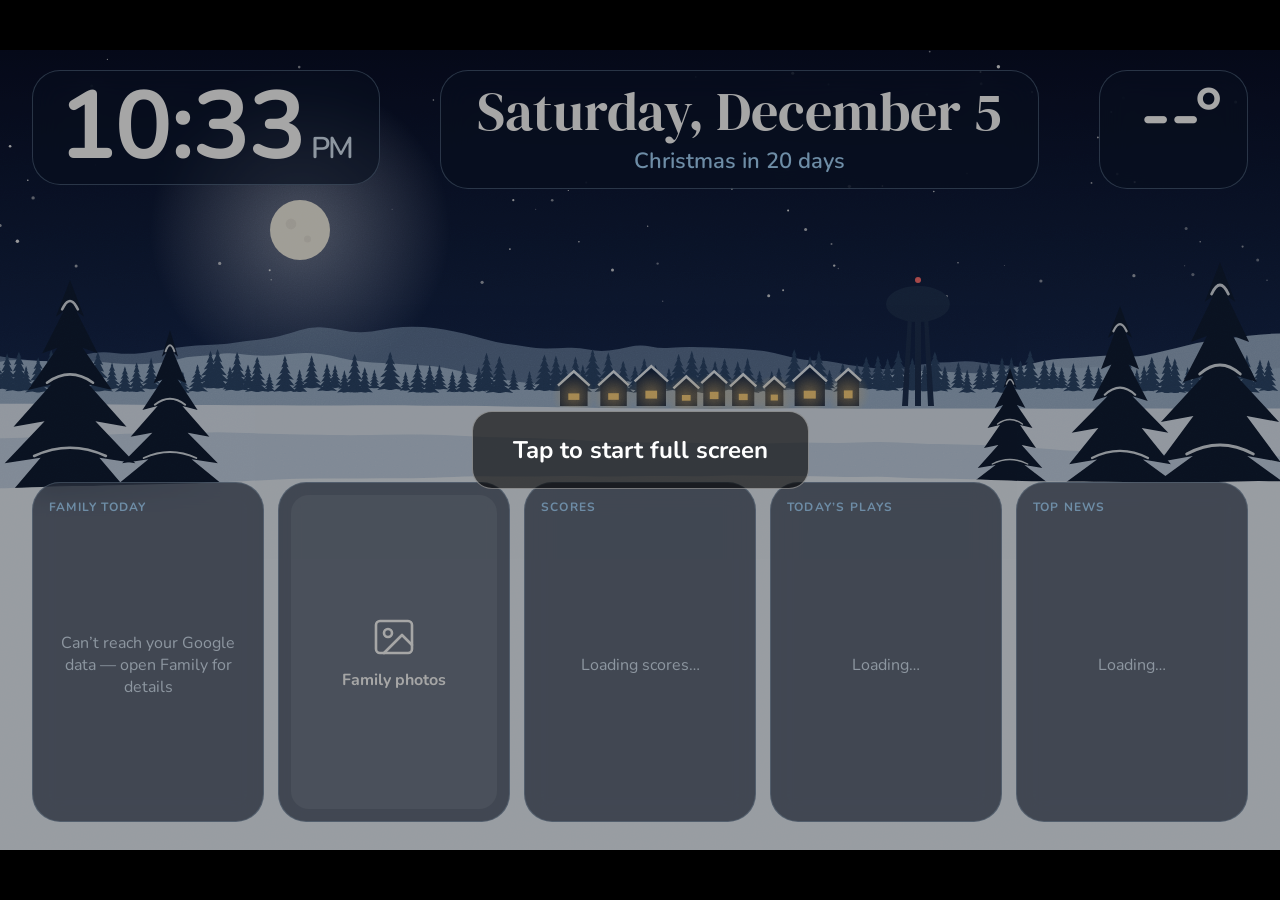
==== dash.html @ 72d1a194 "Stay full screen through updates: outer page holds full screen, dashboard reloads inside it Co-Autho" ====
<!doctype html>
<html lang="en">
<head>
<meta charset="utf-8">
<meta name="viewport" content="width=1280, initial-scale=1, user-scalable=no">
<title>Muntz Family Dashboard</title>
<link rel="preconnect" href="https://fonts.googleapis.com">
<link rel="preconnect" href="https://fonts.gstatic.com" crossorigin>
<link id="fonts" rel="stylesheet" href="">
<script>(function () { var l = document.createElement("link"); l.rel = "stylesheet"; l.href = "style.css?t=" + Date.now(); document.head.appendChild(l); })();</script>
</head>
<body>
<div id="stage">
  <div id="scene"></div>

  <div id="topbar">
    <div class="clock frost">
      <div class="t"><span id="time">--:--</span><span class="ap" id="ampm"></span></div>
      <div id="cdate" style="display:none;flex-direction:column;padding-bottom:6px">
        <div id="dow" style="font-size:22px;font-weight:700"></div>
        <div id="date" class="muted" style="font-size:18px"></div>
      </div>
    </div>
    <div class="banner frost">
      <div id="btitle" class="title head"></div>
      <div id="bsub" class="sub"></div>
    </div>
    <button type="button" class="tap wxpill frost" data-go="weather" aria-label="Open weather">
      <span id="wxicon"></span>
      <span style="display:flex;flex-direction:column;align-items:flex-end">
        <span id="wxtemp" class="temp">--°</span>
        <span id="wxsub" class="hilo">&nbsp;</span>
      </span>
    </button>
  </div>

  <div id="alert" role="alert"></div>
  <div id="screen"></div>
  <div id="corner"></div>
  <div id="nav"><div class="bar frost" id="navbar"></div></div>
  <div id="overlay"><div class="card" id="card"></div></div>
  <div id="demo"></div>

  <div id="start">
    <button type="button" id="startbtn">Tap to start full screen</button>
  </div>
  <video id="keepalive" src="keepalive.mp4" muted loop playsinline autoplay></video>
</div>

<script>
// Load the dashboard files fresh every time so the Echo never runs an old copy
(function () {
  var t = Date.now(), files = ['config.js', 'themes.js', 'scenes.js', 'app.js'];
  (function next(i) { if (i >= files.length) return; var s = document.createElement('script'); s.src = files[i] + '?t=' + t; s.onload = function () { next(i + 1); }; document.body.appendChild(s); })(0);
})();
</script>
</body>
</html>
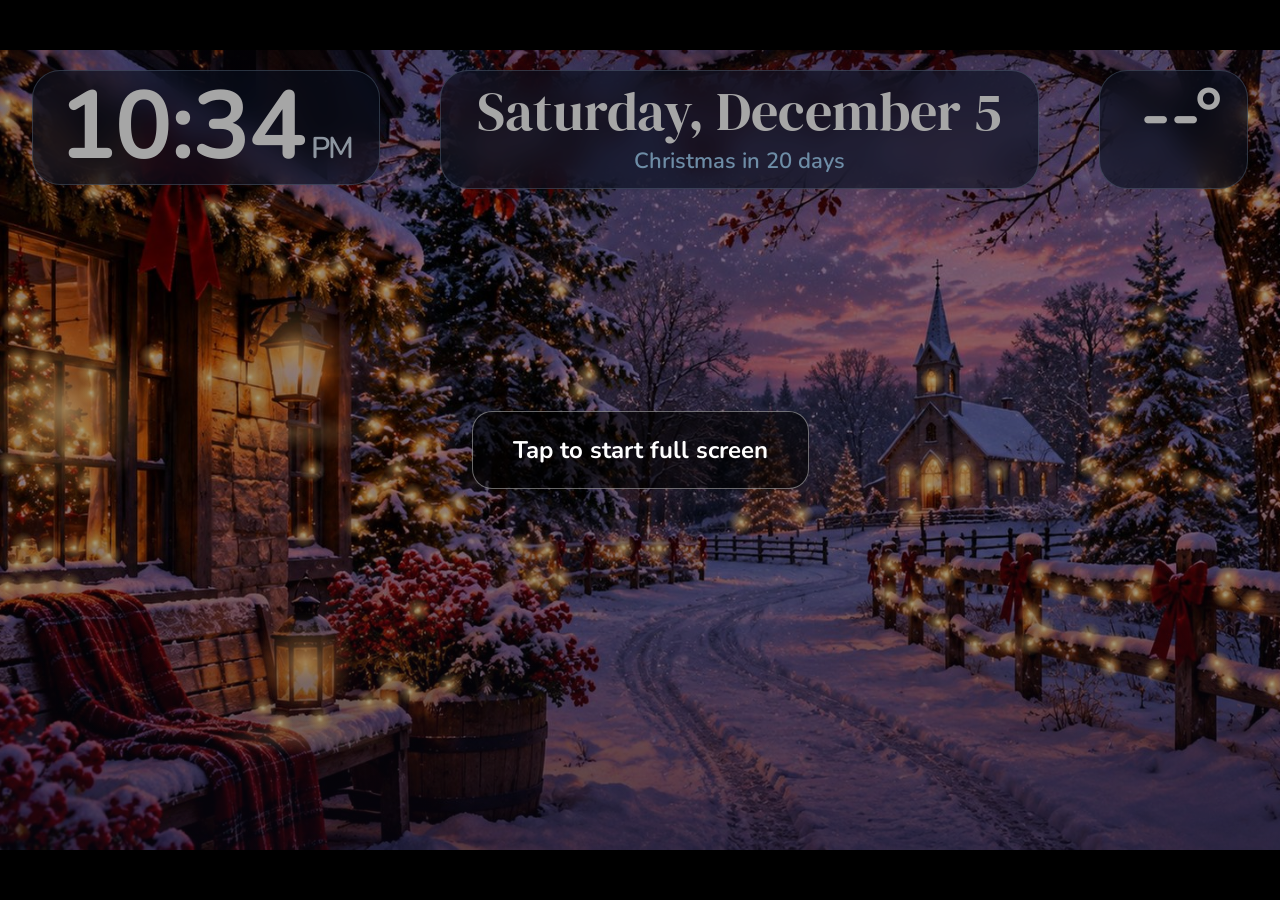
==== commit 73416f13: "Add Tonight's sky, NASA picture of the day, On this day, gas prices, dinner ideas, morning commute c" ====
--- a/dash.html
+++ b/dash.html
@@ -50,7 +50,7 @@
 <script>
 // Load the dashboard files fresh every time so the Echo never runs an old copy
 (function () {
-  var t = Date.now(), files = ['config.js', 'themes.js', 'scenes.js', 'app.js'];
+  var t = Date.now(), files = ['config.js', 'themes.js', 'scenes.js', 'lib/astronomy.min.js', 'lib/satellite.min.js', 'app.js'];
   (function next(i) { if (i >= files.length) return; var s = document.createElement('script'); s.src = files[i] + '?t=' + t; s.onload = function () { next(i + 1); }; document.body.appendChild(s); })(0);
 })();
 </script>
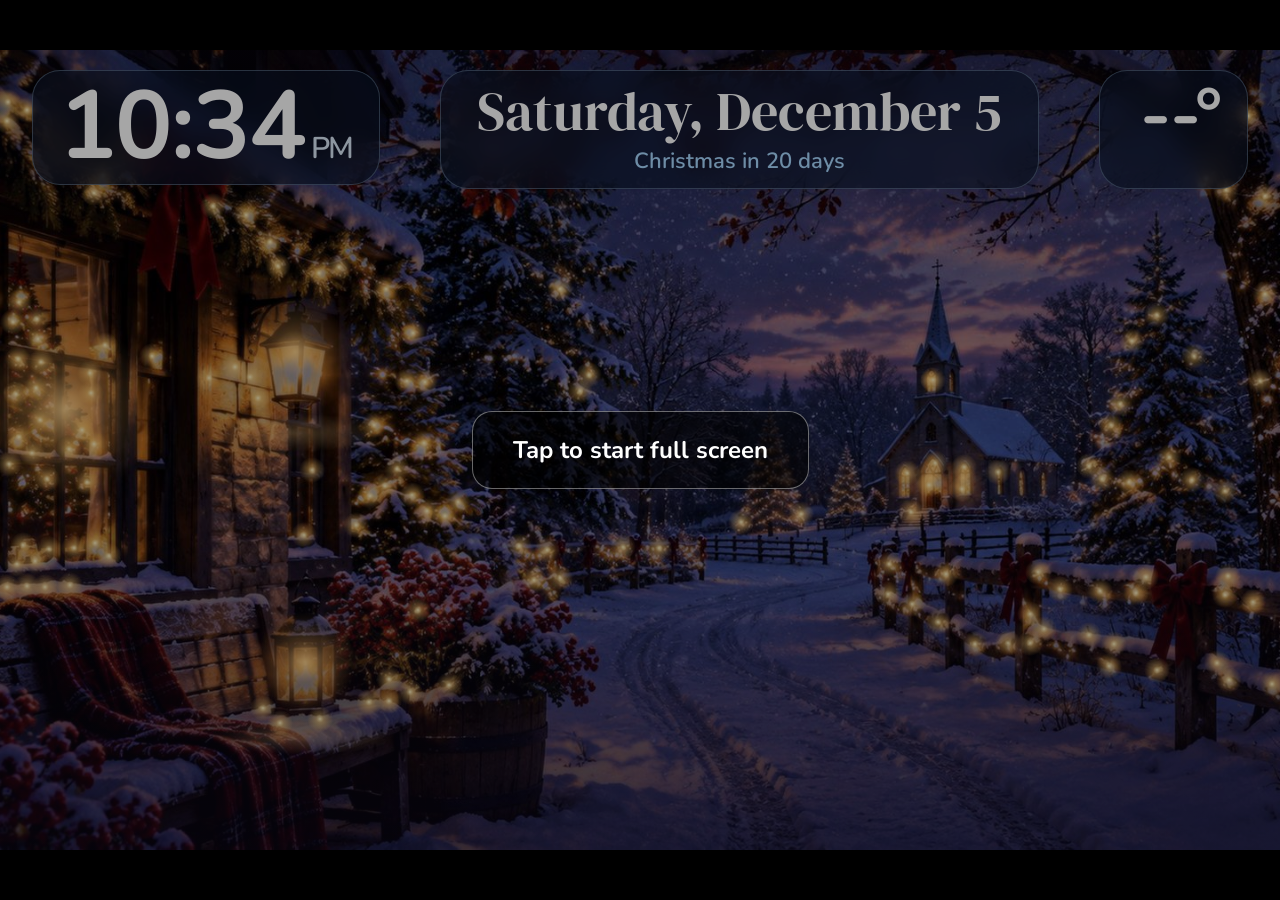
==== commit 7c0bf600: "Plays: a page per model with player cards (headshot, team logo and colors, pick, odds, status) in ea" ====
--- a/dash.html
+++ b/dash.html
@@ -5,6 +5,7 @@
 <meta name="viewport" content="width=1280, initial-scale=1, user-scalable=no">
 <title>Muntz Family Dashboard</title>
 <link rel="preconnect" href="https://fonts.googleapis.com">
+<link rel="stylesheet" href="https://fonts.googleapis.com/css2?family=Barlow+Condensed:wght@500;600;700;800&family=Barlow:wght@400;500;600;700&family=DM+Sans:wght@400;500;600;700&family=JetBrains+Mono:wght@500;700;800&family=IBM+Plex+Sans:wght@400;500;600&display=swap">
 <link rel="preconnect" href="https://fonts.gstatic.com" crossorigin>
 <link id="fonts" rel="stylesheet" href="">
 <script>(function () { var l = document.createElement("link"); l.rel = "stylesheet"; l.href = "style.css?t=" + Date.now(); document.head.appendChild(l); })();</script>
